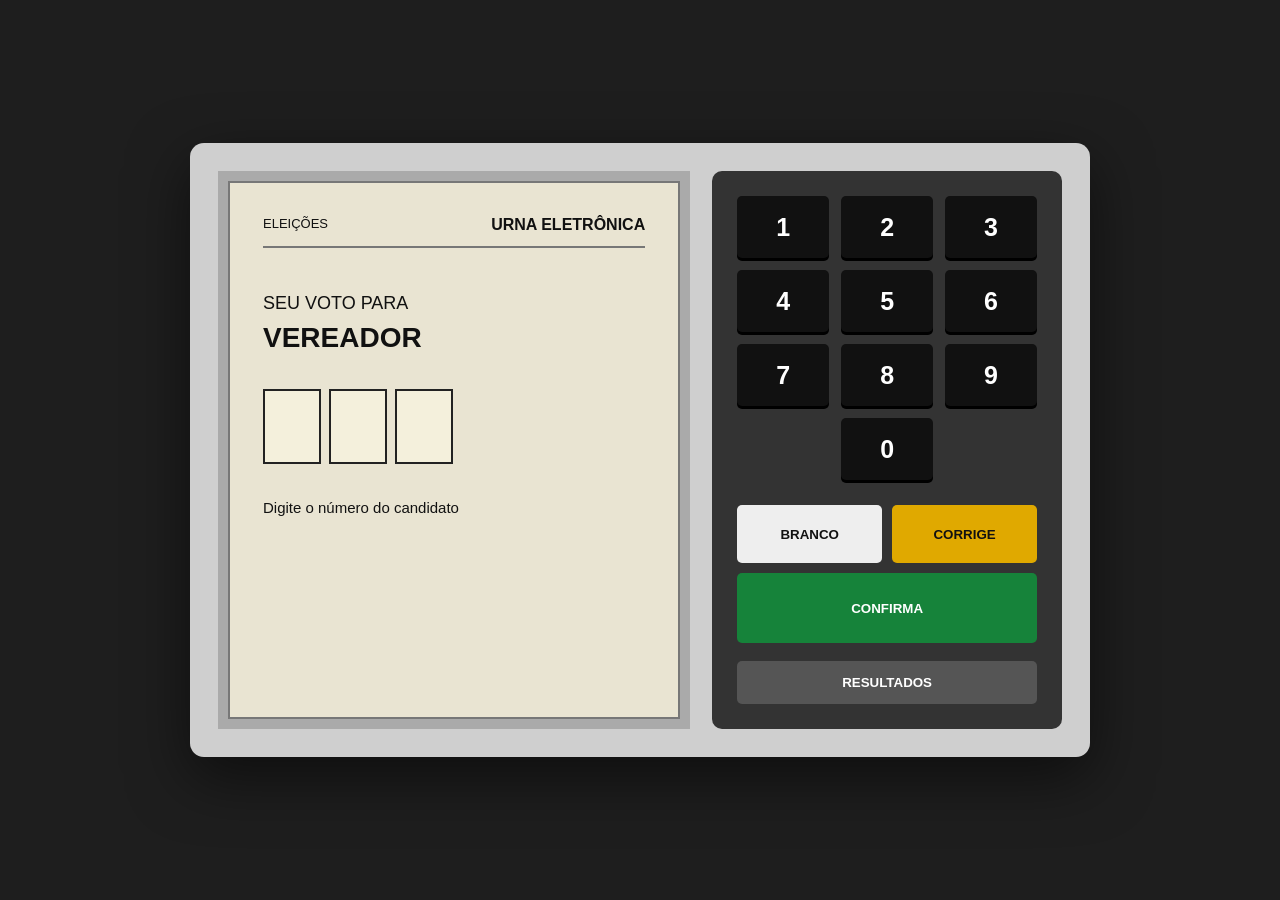
==== index.html @ 31a539d9 "Add files via upload" ====
<!DOCTYPE html>
<html lang="pt-BR">
<head>
  <meta charset="UTF-8">
  <meta name="viewport" content="width=device-width, initial-scale=1.0">
  <title>Urna Eletrônica — Rust + WebAssembly</title>
  <link rel="stylesheet" href="style.css">
</head>
<body>
  <main class="urna">
    <section class="tela">
      <div class="topo">
        <span>ELEIÇÕES</span>
        <strong>URNA ELETRÔNICA</strong>
      </div>

      <div id="mensagem" class="mensagem">SEU VOTO PARA</div>
      <div class="cargo">VEREADOR</div>

      <div class="numero-area">
        <span id="digito1"></span>
        <span id="digito2"></span>
        <span id="digito3"></span>
      </div>

      <div id="candidato" class="candidato hidden">
        <div><b>Nome:</b> <span id="nome"></span></div>
        <div><b>Partido:</b> <span id="partido"></span></div>
      </div>

      <div id="status" class="status">Digite o número do candidato</div>
    </section>

    <section class="teclado">
      <div class="numero-teclas">
        <button data-num="1">1</button>
        <button data-num="2">2</button>
        <button data-num="3">3</button>
        <button data-num="4">4</button>
        <button data-num="5">5</button>
        <button data-num="6">6</button>
        <button data-num="7">7</button>
        <button data-num="8">8</button>
        <button data-num="9">9</button>
        <button data-num="0" class="zero">0</button>
      </div>

      <div class="acoes">
        <button id="branco" class="branco">BRANCO</button>
        <button id="corrige" class="corrige">CORRIGE</button>
        <button id="confirma" class="confirma">CONFIRMA</button>
      </div>

      <button id="resultados" class="resultado-btn">RESULTADOS</button>
    </section>
  </main>

  <div id="resultado-modal" class="modal hidden">
    <div class="modal-box">
      <button id="fechar" class="fechar">×</button>
      <h2>Resultado da votação</h2>
      <div id="lista-resultados"></div>
      <p>Total de votos: <b id="total"></b></p>
      <small>Projeto educacional — votação fictícia.</small>
    </div>
  </div>

  <script type="module" src="script.js"></script>
</body>
</html>
---- style.css ----
* { box-sizing: border-box; }

body {
  margin: 0;
  min-height: 100vh;
  display: grid;
  place-items: center;
  background: #1e1e1e;
  font-family: Arial, Helvetica, sans-serif;
  padding: 20px;
}

.urna {
  width: min(900px, 100%);
  display: grid;
  grid-template-columns: 1.35fr 1fr;
  background: #cfcfcf;
  padding: 28px;
  border-radius: 14px;
  box-shadow: 0 20px 60px #0008;
  gap: 22px;
}

.tela {
  min-height: 470px;
  background: #e9e4d2;
  border: 10px solid #aaa;
  padding: 35px;
  color: #111;
  box-shadow: inset 0 0 0 2px #777;
}

.topo {
  display: flex;
  justify-content: space-between;
  border-bottom: 2px solid #777;
  padding-bottom: 12px;
  font-size: 13px;
}

.topo strong { font-size: 16px; }
.mensagem { margin-top: 45px; font-size: 18px; }
.cargo { font-size: 28px; font-weight: bold; margin-top: 8px; }

.numero-area {
  display: flex;
  margin-top: 35px;
}

.numero-area span {
  width: 58px;
  height: 75px;
  border: 2px solid #222;
  display: grid;
  place-items: center;
  font-size: 45px;
  font-weight: bold;
  margin-right: 8px;
  background: #f4f0dc;
}

.candidato {
  margin-top: 25px;
  font-size: 18px;
  line-height: 1.8;
}

.status {
  margin-top: 35px;
  font-size: 15px;
}

.hidden { display: none !important; }

.teclado {
  background: #333;
  padding: 25px;
  border-radius: 10px;
}

.numero-teclas {
  display: grid;
  grid-template-columns: repeat(3, 1fr);
  gap: 12px;
}

button {
  border: 0;
  cursor: pointer;
  font-weight: bold;
  touch-action: manipulation;
}

.numero-teclas button {
  height: 62px;
  font-size: 25px;
  color: white;
  background: #111;
  border-radius: 5px;
  box-shadow: 0 3px 0 #000;
}

.numero-teclas button:active { transform: translateY(2px); }

.numero-teclas .zero { grid-column: 2; }

.acoes {
  display: grid;
  grid-template-columns: 1fr 1fr;
  gap: 10px;
  margin-top: 25px;
}

.acoes button {
  min-height: 58px;
  border-radius: 5px;
}

.branco { background: #eee; color: #111; }
.corrige { background: #e0a900; color: #111; }
.confirma {
  background: #16833a;
  color: white;
  grid-column: 1 / -1;
  min-height: 70px !important;
}

.resultado-btn {
  width: 100%;
  margin-top: 18px;
  padding: 14px;
  background: #555;
  color: white;
  border-radius: 5px;
}

.modal {
  position: fixed;
  inset: 0;
  background: #000b;
  display: grid;
  place-items: center;
  padding: 20px;
}

.modal-box {
  width: min(600px, 100%);
  max-height: 80vh;
  overflow: auto;
  background: white;
  padding: 30px;
  border-radius: 12px;
  position: relative;
}

.fechar {
  position: absolute;
  right: 15px;
  top: 10px;
  background: none;
  font-size: 30px;
}

.resultado-item {
  display: flex;
  justify-content: space-between;
  padding: 14px 0;
  border-bottom: 1px solid #ddd;
}

@media (max-width: 700px) {
  .urna {
    grid-template-columns: 1fr;
    padding: 12px;
  }

  .tela { min-height: 400px; padding: 22px; }
  .numero-area span { width: 48px; height: 62px; font-size: 38px; }
}
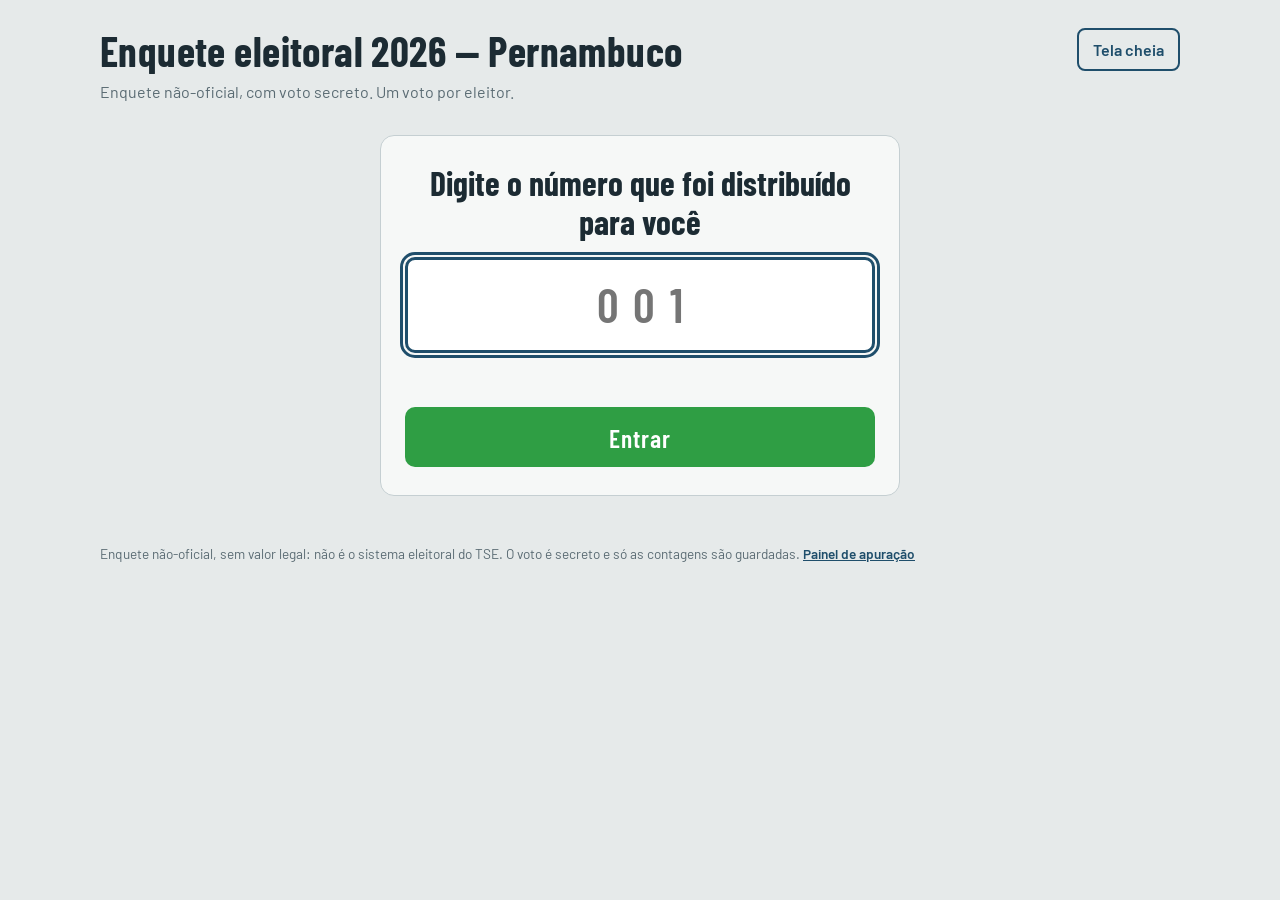
==== commit a5cdefc4: "Add files via upload" ====
--- a/index.html
+++ b/index.html
@@ -1,70 +1,76 @@
 <!DOCTYPE html>
 <html lang="pt-BR">
 <head>
-  <meta charset="UTF-8">
-  <meta name="viewport" content="width=device-width, initial-scale=1.0">
-  <title>Urna Eletrônica — Rust + WebAssembly</title>
+  <meta charset="utf-8">
+  <meta name="viewport" content="width=device-width, initial-scale=1">
+  <title>Enquete Eleitoral 2026 — Pernambuco</title>
+  <meta name="description" content="Urna de enquete não-oficial com todos os candidatos a deputado federal e estadual de Pernambuco em 2026.">
+  <link rel="preconnect" href="https://fonts.googleapis.com">
+  <link rel="preconnect" href="https://fonts.gstatic.com" crossorigin>
+  <link href="https://fonts.googleapis.com/css2?family=Barlow:wght@400;500;600&family=Barlow+Condensed:wght@500;600;700&display=swap" rel="stylesheet">
   <link rel="stylesheet" href="style.css">
 </head>
 <body>
-  <main class="urna">
-    <section class="tela">
-      <div class="topo">
-        <span>ELEIÇÕES</span>
-        <strong>URNA ELETRÔNICA</strong>
+  <header class="topo">
+    <div>
+      <h1>Enquete eleitoral 2026 — Pernambuco</h1>
+      <p>Enquete não-oficial, com voto secreto. Um voto por eleitor.</p>
+    </div>
+    <button type="button" class="tela-cheia" id="btn-cheia">Tela cheia</button>
+  </header>
+
+  <main class="entrada" id="entrada">
+    <form class="login" id="login" autocomplete="off">
+      <h2>Digite o número que foi distribuído para você</h2>
+      <input id="codigo" inputmode="numeric" maxlength="3" placeholder="001" aria-label="Número do eleitor" required>
+      <p class="erro" id="erro" role="alert"></p>
+      <button class="btn-entrar" type="submit">Entrar</button>
+    </form>
+  </main>
+
+  <main class="app" id="votacao" hidden>
+    <section class="urna-area" aria-label="Urna eletrônica">
+      <div class="urna" id="urna">
+        <div class="tela" id="tela" aria-live="polite"></div>
+        <div class="teclado" role="group" aria-label="Teclado numérico">
+          <button class="tecla" data-d="1">1</button>
+          <button class="tecla" data-d="2">2</button>
+          <button class="tecla" data-d="3">3</button>
+          <button class="tecla" data-d="4">4</button>
+          <button class="tecla" data-d="5">5</button>
+          <button class="tecla" data-d="6">6</button>
+          <button class="tecla" data-d="7">7</button>
+          <button class="tecla" data-d="8">8</button>
+          <button class="tecla" data-d="9">9</button>
+          <span></span>
+          <button class="tecla" data-d="0">0</button>
+          <span></span>
+          <button class="tecla branco" id="btn-branco">Branco</button>
+          <button class="tecla corrige" id="btn-corrige">Corrige</button>
+          <button class="tecla confirma" id="btn-confirma">Confirma</button>
+        </div>
       </div>
-
-      <div id="mensagem" class="mensagem">SEU VOTO PARA</div>
-      <div class="cargo">VEREADOR</div>
-
-      <div class="numero-area">
-        <span id="digito1"></span>
-        <span id="digito2"></span>
-        <span id="digito3"></span>
-      </div>
-
-      <div id="candidato" class="candidato hidden">
-        <div><b>Nome:</b> <span id="nome"></span></div>
-        <div><b>Partido:</b> <span id="partido"></span></div>
-      </div>
-
-      <div id="status" class="status">Digite o número do candidato</div>
+      <button type="button" class="sair" id="btn-sair">Sair sem votar</button>
     </section>
 
-    <section class="teclado">
-      <div class="numero-teclas">
-        <button data-num="1">1</button>
-        <button data-num="2">2</button>
-        <button data-num="3">3</button>
-        <button data-num="4">4</button>
-        <button data-num="5">5</button>
-        <button data-num="6">6</button>
-        <button data-num="7">7</button>
-        <button data-num="8">8</button>
-        <button data-num="9">9</button>
-        <button data-num="0" class="zero">0</button>
+    <section class="lista-area" aria-label="Lista de candidatos">
+      <h2 class="lista-titulo" id="lista-titulo"></h2>
+      <div class="filtros">
+        <input type="search" id="busca" placeholder="Buscar por nome ou número" aria-label="Buscar candidato">
+        <select id="partido" aria-label="Filtrar por partido"></select>
       </div>
-
-      <div class="acoes">
-        <button id="branco" class="branco">BRANCO</button>
-        <button id="corrige" class="corrige">CORRIGE</button>
-        <button id="confirma" class="confirma">CONFIRMA</button>
-      </div>
-
-      <button id="resultados" class="resultado-btn">RESULTADOS</button>
+      <p class="resultado" id="resultado"></p>
+      <ul class="lista" id="lista"></ul>
     </section>
   </main>
 
-  <div id="resultado-modal" class="modal hidden">
-    <div class="modal-box">
-      <button id="fechar" class="fechar">×</button>
-      <h2>Resultado da votação</h2>
-      <div id="lista-resultados"></div>
-      <p>Total de votos: <b id="total"></b></p>
-      <small>Projeto educacional — votação fictícia.</small>
-    </div>
-  </div>
+  <footer class="rodape">
+    Enquete não-oficial, sem valor legal: não é o sistema eleitoral do TSE. O voto é secreto e só as contagens são guardadas.
+    <a href="admin.html">Painel de apuração</a>
+  </footer>
 
-  <script type="module" src="script.js"></script>
+  <script src="data.js"></script>
+  <script src="store.js"></script>
+  <script src="script.js"></script>
 </body>
 </html>
--- a/style.css
+++ b/style.css
@@ -1,179 +1,213 @@
+:root {
+  --fundo: #e6eaea;
+  --tinta: #1c2b33;
+  --suave: #5a6b73;
+  --linha: #c5cfd2;
+  --cartao: #f6f8f7;
+  --azul: #1f4e6b;
+  --casca: #cfcdc3;
+  --casca-escura: #b3b0a5;
+  --tela: #eef1ee;
+  --verde: #2f9e44;
+  --laranja: #e8772e;
+  --branca: #fbfbf8;
+  --fonte: "Barlow", system-ui, sans-serif;
+  --titulo: "Barlow Condensed", "Arial Narrow", sans-serif;
+}
+
 * { box-sizing: border-box; }
+[hidden] { display: none !important; }
+button { touch-action: manipulation; -webkit-tap-highlight-color: transparent; }
 
 body {
   margin: 0;
-  min-height: 100vh;
+  background: var(--fundo);
+  color: var(--tinta);
+  font-family: var(--fonte);
+  line-height: 1.45;
+}
+
+button, input, select { font: inherit; color: inherit; }
+:focus-visible { outline: 3px solid var(--azul); outline-offset: 2px; }
+
+.topo { padding: 28px 20px 8px; max-width: 1120px; margin: 0 auto; display: flex; justify-content: space-between; align-items: flex-start; gap: 16px; }
+.topo h1 { font-family: var(--titulo); font-size: clamp(1.9rem, 4vw, 2.6rem); margin: 0; letter-spacing: .01em; line-height: 1.1; }
+.topo p { margin: 6px 0 0; color: var(--suave); }
+
+.app {
   display: grid;
-  place-items: center;
-  background: #1e1e1e;
-  font-family: Arial, Helvetica, sans-serif;
-  padding: 20px;
-}
+  grid-template-columns: minmax(300px, 380px) 1fr;
+  gap: 28px;
+  max-width: 1120px;
+  margin: 0 auto;
+  padding: 16px 20px 32px;
+  align-items: start;
+}
+
+/* ---------- Entrada do eleitor ---------- */
+.entrada { max-width: 560px; margin: 0 auto; padding: 24px 20px 40px; }
+.entrada .login { background: var(--cartao); border: 1px solid var(--linha); border-radius: 14px; padding: 28px 24px; display: grid; gap: 16px; text-align: center; }
+.entrada h2 { font-family: var(--titulo); font-size: clamp(1.7rem, 4vw, 2.1rem); line-height: 1.15; margin: 0; }
+#codigo { font-family: var(--titulo); font-size: 3rem; font-weight: 600; text-align: center; letter-spacing: .3em; padding: 10px 8px 10px calc(8px + .3em); border: 3px solid var(--azul); border-radius: 10px; background: #fff; width: 100%; }
+.entrada .erro { min-height: 1.4em; color: #b3261e; margin: 0; font-weight: 500; }
+.btn-entrar { min-height: 60px; border: 0; border-radius: 10px; background: var(--verde); color: #fff; font-family: var(--titulo); font-size: 1.6rem; font-weight: 600; letter-spacing: .04em; cursor: pointer; }
+.sair { display: block; margin: 12px auto 0; background: none; border: 0; color: var(--suave); text-decoration: underline; font-size: .9rem; padding: 10px; cursor: pointer; }
+.lista-titulo { font-family: var(--titulo); font-size: 1.6rem; margin: 0 0 10px; line-height: 1.1; }
+
+/* ---------- Urna ---------- */
+.urna-area { position: sticky; top: 16px; }
 
 .urna {
-  width: min(900px, 100%);
-  display: grid;
-  grid-template-columns: 1.35fr 1fr;
-  background: #cfcfcf;
-  padding: 28px;
-  border-radius: 14px;
-  box-shadow: 0 20px 60px #0008;
-  gap: 22px;
+  background: var(--casca);
+  border-radius: 18px 18px 26px 26px;
+  padding: 16px;
+  box-shadow: 0 2px 0 var(--casca-escura), 0 14px 28px rgba(28, 43, 51, .22);
 }
 
 .tela {
-  min-height: 470px;
-  background: #e9e4d2;
-  border: 10px solid #aaa;
-  padding: 35px;
+  background: var(--tela);
+  border: 3px solid #8c9a9f;
+  border-radius: 6px;
+  min-height: 300px;
+  padding: 14px 16px;
+  display: flex;
+  flex-direction: column;
+  gap: 10px;
   color: #111;
-  box-shadow: inset 0 0 0 2px #777;
-}
-
-.topo {
-  display: flex;
-  justify-content: space-between;
-  border-bottom: 2px solid #777;
-  padding-bottom: 12px;
-  font-size: 13px;
-}
-
-.topo strong { font-size: 16px; }
-.mensagem { margin-top: 45px; font-size: 18px; }
-.cargo { font-size: 28px; font-weight: bold; margin-top: 8px; }
-
-.numero-area {
-  display: flex;
-  margin-top: 35px;
-}
-
-.numero-area span {
-  width: 58px;
-  height: 75px;
-  border: 2px solid #222;
-  display: grid;
-  place-items: center;
-  font-size: 45px;
-  font-weight: bold;
-  margin-right: 8px;
-  background: #f4f0dc;
-}
-
-.candidato {
-  margin-top: 25px;
-  font-size: 18px;
-  line-height: 1.8;
-}
-
-.status {
-  margin-top: 35px;
-  font-size: 15px;
-}
-
-.hidden { display: none !important; }
+}
+.tela .cargo { font-family: var(--titulo); font-size: 1.5rem; font-weight: 600; margin: 0; line-height: 1.1; }
+.tela .pre { font-size: .85rem; color: var(--suave); margin: 0; }
+
+.digitos { display: flex; gap: 6px; }
+.digito {
+  width: 40px; height: 52px;
+  border: 2px solid #111;
+  border-radius: 3px;
+  display: grid; place-items: center;
+  font-family: var(--titulo); font-size: 2rem; font-weight: 600;
+  background: #fff;
+}
+.digito.ativo { border-color: var(--azul); box-shadow: 0 0 0 2px var(--azul) inset; animation: piscar 1s steps(2, start) infinite; }
+@keyframes piscar { to { background: #e3eef4; } }
+
+.candidato { border-top: 1px solid #a9b4b7; padding-top: 8px; display: grid; gap: 2px; }
+.candidato .nome { font-family: var(--titulo); font-size: 1.6rem; font-weight: 600; line-height: 1.1; }
+.candidato .detalhe { font-size: .92rem; }
+.candidato + .candidato { margin-top: 2px; }
+
+.aviso { font-size: .85rem; background: #fff3cd; border-left: 4px solid #e0a800; padding: 6px 8px; margin: 0; }
+.nulo { font-family: var(--titulo); font-size: 1.7rem; font-weight: 700; margin: 0; }
+.instrucao { margin: auto 0 0; font-size: .82rem; border-top: 1px solid #a9b4b7; padding-top: 6px; }
+
+.tela.fim { align-items: center; justify-content: center; text-align: center; }
+.tela.fim .grande { font-family: var(--titulo); font-size: 4.2rem; font-weight: 700; margin: 0; line-height: 1; }
 
 .teclado {
-  background: #333;
-  padding: 25px;
-  border-radius: 10px;
-}
-
-.numero-teclas {
   display: grid;
   grid-template-columns: repeat(3, 1fr);
+  gap: 8px;
+  margin-top: 14px;
+}
+.tecla {
+  height: 46px;
+  border: 0;
+  border-radius: 6px;
+  background: #2a3238;
+  color: #fff;
+  font-family: var(--titulo);
+  font-size: 1.5rem;
+  font-weight: 600;
+  cursor: pointer;
+  box-shadow: 0 3px 0 #0f1417;
+  transition: transform .06s, box-shadow .06s;
+}
+.tecla:active { transform: translateY(3px); box-shadow: 0 0 0 #0f1417; }
+.tecla.branco, .tecla.corrige, .tecla.confirma { font-size: 1rem; height: 52px; letter-spacing: .02em; }
+.tecla.branco { background: var(--branca); color: #222; box-shadow: 0 3px 0 #9a9a92; }
+.tecla.corrige { background: var(--laranja); box-shadow: 0 3px 0 #a9541a; }
+.tecla.confirma { background: var(--verde); box-shadow: 0 3px 0 #1d6e2e; }
+
+
+/* ---------- Lista ---------- */
+.abas { display: flex; gap: 8px; margin-bottom: 12px; }
+.aba {
+  flex: 1;
+  padding: 10px 12px;
+  border: 2px solid var(--azul);
+  border-radius: 8px;
+  background: transparent;
+  color: var(--azul);
+  font-weight: 600;
+  cursor: pointer;
+}
+.aba[aria-pressed="true"] { background: var(--azul); color: #fff; }
+
+.filtros { display: grid; grid-template-columns: 1fr 190px; gap: 8px; }
+.filtros input, .filtros select {
+  padding: 10px 12px;
+  border: 1px solid var(--linha);
+  border-radius: 8px;
+  background: #fff;
+  min-width: 0;
+}
+.resultado { margin: 10px 2px 8px; font-size: .9rem; color: var(--suave); }
+
+.lista {
+  list-style: none; margin: 0; padding: 0;
+  display: grid; gap: 6px;
+  max-height: 72vh; overflow-y: auto;
+  padding-right: 4px;
+}
+.lista button {
+  width: 100%;
+  display: grid;
+  grid-template-columns: 74px 1fr;
   gap: 12px;
-}
-
-button {
-  border: 0;
+  align-items: center;
+  text-align: left;
+  padding: 8px 12px;
+  background: var(--cartao);
+  border: 1px solid var(--linha);
+  border-radius: 8px;
   cursor: pointer;
-  font-weight: bold;
-  touch-action: manipulation;
-}
-
-.numero-teclas button {
-  height: 62px;
-  font-size: 25px;
-  color: white;
-  background: #111;
-  border-radius: 5px;
-  box-shadow: 0 3px 0 #000;
-}
-
-.numero-teclas button:active { transform: translateY(2px); }
-
-.numero-teclas .zero { grid-column: 2; }
-
-.acoes {
-  display: grid;
-  grid-template-columns: 1fr 1fr;
-  gap: 10px;
-  margin-top: 25px;
-}
-
-.acoes button {
-  min-height: 58px;
-  border-radius: 5px;
-}
-
-.branco { background: #eee; color: #111; }
-.corrige { background: #e0a900; color: #111; }
-.confirma {
-  background: #16833a;
-  color: white;
-  grid-column: 1 / -1;
-  min-height: 70px !important;
-}
-
-.resultado-btn {
-  width: 100%;
-  margin-top: 18px;
-  padding: 14px;
-  background: #555;
-  color: white;
-  border-radius: 5px;
-}
-
-.modal {
-  position: fixed;
-  inset: 0;
-  background: #000b;
-  display: grid;
-  place-items: center;
-  padding: 20px;
-}
-
-.modal-box {
-  width: min(600px, 100%);
-  max-height: 80vh;
-  overflow: auto;
-  background: white;
-  padding: 30px;
-  border-radius: 12px;
-  position: relative;
-}
-
-.fechar {
-  position: absolute;
-  right: 15px;
-  top: 10px;
-  background: none;
-  font-size: 30px;
-}
-
-.resultado-item {
-  display: flex;
-  justify-content: space-between;
-  padding: 14px 0;
-  border-bottom: 1px solid #ddd;
-}
-
-@media (max-width: 700px) {
-  .urna {
-    grid-template-columns: 1fr;
-    padding: 12px;
-  }
-
-  .tela { min-height: 400px; padding: 22px; }
-  .numero-area span { width: 48px; height: 62px; font-size: 38px; }
-}
+}
+.lista button:hover { border-color: var(--azul); background: #fff; }
+.lista .num { font-family: var(--titulo); font-size: 1.7rem; font-weight: 700; color: var(--azul); line-height: 1; }
+.lista .nome { font-weight: 600; display: block; }
+.lista .sigla { font-size: .85rem; color: var(--suave); display: block; }
+.vazio { padding: 18px; color: var(--suave); }
+
+.rodape { max-width: 1120px; margin: 0 auto; padding: 8px 20px 32px; font-size: .85rem; color: var(--suave); }
+
+@keyframes balanca { 0%,100% { transform: translateX(0); } 25% { transform: translateX(-8px); } 75% { transform: translateX(8px); } }
+.tela.balanca { animation: balanca .3s; }
+.tela-cheia { border: 2px solid var(--azul); background: transparent; color: var(--azul); border-radius: 8px; padding: 8px 14px; font-weight: 600; cursor: pointer; white-space: nowrap; }
+.rodape a { color: var(--azul); font-weight: 600; }
+.tecla, .tela { user-select: none; -webkit-user-select: none; }
+
+/* Tablet e telas de toque: urna grande, alvos de toque generosos */
+@media (pointer: coarse), (min-width: 700px) and (max-width: 1280px) {
+  .app { grid-template-columns: minmax(380px, 46%) 1fr; gap: 20px; padding: 12px 16px 24px; }
+  .urna-area { top: 8px; }
+  .tela { min-height: 340px; }
+  .digito { width: 48px; height: 62px; font-size: 2.3rem; }
+  .candidato .nome { font-size: 1.9rem; }
+  .tecla { height: 64px; font-size: 1.8rem; }
+  .tecla.branco, .tecla.corrige, .tecla.confirma { height: 68px; font-size: 1.15rem; }
+  .lista button { padding: 12px 14px; }
+  .filtros input, .filtros select, .aba { min-height: 48px; }
+  .lista { max-height: 70dvh; }
+}
+@media (max-width: 860px) {
+  .app { grid-template-columns: 1fr; }
+  .urna-area { position: static; max-width: 560px; width: 100%; margin: 0 auto; }
+  .lista { max-height: none; overflow: visible; }
+}
+@media (max-width: 420px) {
+  .filtros { grid-template-columns: 1fr; }
+  .digito { width: 34px; height: 46px; }
+}
+@media (prefers-reduced-motion: reduce) {
+  .digito.ativo { animation: none; }
+  .tecla { transition: none; }
+}
